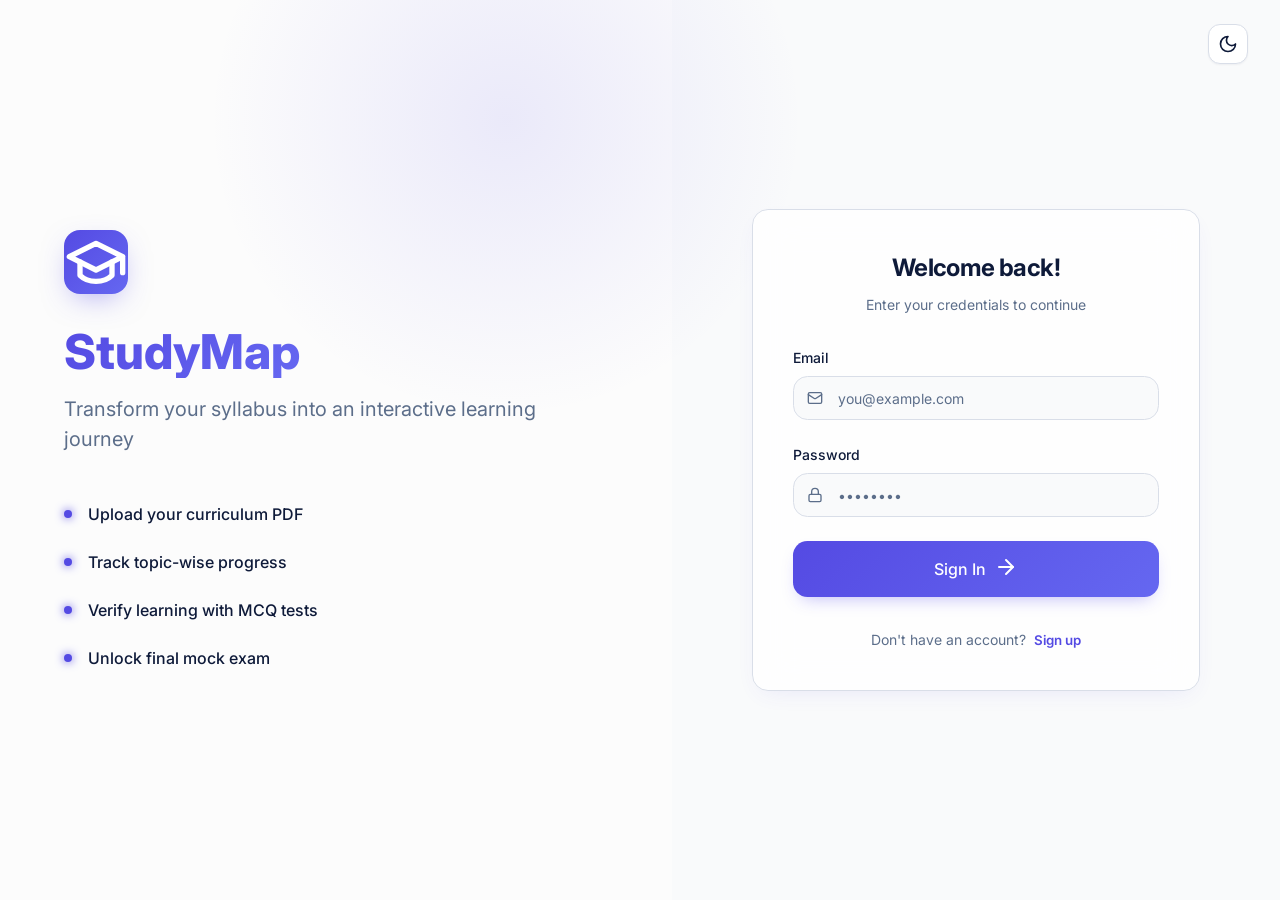
==== code/frontend/admin/admin.html @ b2b1a25e "Initial commit: StudyMap project with backend and frontend" ====
<!DOCTYPE html>
<html lang="en">

<head>
    <meta charset="UTF-8">
    <meta name="viewport" content="width=device-width, initial-scale=1.0">
    <title>StudyMap - Admin Panel</title>
    <link rel="icon" type="image/svg+xml" href="../assets/favicon.svg">
    <link rel="stylesheet" href="../common/common.css">
    <link rel="stylesheet" href="admin.css">
</head>

<body>
    <!-- Mobile Header -->
    <div class="mobile-header">
        <div style="display: flex; align-items: center; gap: 0.5rem;">
            <div class="auth-mobile-logo-icon"
                style="width: 2rem; height: 2rem; display: flex; align-items: center; justify-content: center; background: var(--gradient-primary); border-radius: 0.5rem; color: white;">
                <svg class="icon">
                    <use href="../assets/icons.svg#graduation-cap"></use>
                </svg>
            </div>
            <span style="font-weight: 700;">StudyMap</span>
        </div>
        <div style="display: flex; align-items: center; gap: 0.5rem;">
            <button class="theme-toggle-btn" id="header-theme-toggle-mobile">
                <svg class="icon">
                    <use href="../assets/icons.svg#moon"></use>
                </svg>
            </button>
            <button class="mobile-menu-btn" id="mobile-menu-btn">
                <svg class="icon">
                    <use href="../assets/icons.svg#menu"></use>
                </svg>
            </button>
        </div>
    </div>

    <!-- Mobile Overlay -->
    <div class="mobile-overlay" id="mobile-overlay"></div>

    <div class="layout">
        <!-- Sidebar -->
        <aside class="sidebar" id="sidebar">
            <div class="sidebar-logo">
                <div style="display: flex; align-items: center; gap: 0.75rem; flex: 1;">
                    <div class="sidebar-logo-icon">
                        <svg class="icon">
                            <use href="../assets/icons.svg#graduation-cap"></use>
                        </svg>
                    </div>
                    <span class="sidebar-logo-text">StudyMap</span>
                </div>
                <button class="theme-toggle-btn desktop-only" id="header-theme-toggle">
                    <svg class="icon">
                        <use href="../assets/icons.svg#moon"></use>
                    </svg>
                </button>
            </div>

            <nav class="sidebar-nav">
                <a href="../admin/admin.html" class="sidebar-nav-item active">
                    <svg class="icon">
                        <use href="../assets/icons.svg#shield"></use>
                    </svg>
                    <span>Admin</span>
                </a>
                <a href="../settings/settings.html" class="sidebar-nav-item">
                    <svg class="icon">
                        <use href="../assets/icons.svg#settings"></use>
                    </svg>
                    <span>Settings</span>
                </a>
            </nav>

            <div class="sidebar-footer">
                <div class="sidebar-user">
                    <div class="sidebar-user-avatar">U</div>
                    <div class="sidebar-user-info">
                        <div class="sidebar-user-name">User Name</div>
                        <div class="sidebar-user-email">user@example.com</div>
                    </div>
                </div>
            </div>
        </aside>

        <!-- Main Content -->
        <main class="main-content">
            <div class="admin-container animate-fade-in">
                <div class="admin-header">
                    <h1>Admin Panel</h1>
                    <p>Admin settings and account management</p>
                </div>

                <!-- Admin Panel Navigation -->
                <div class="admin-nav-tabs">
                    <button class="admin-tab-btn active" data-tab="admin-features">
                        <svg class="icon">
                            <use href="../assets/icons.svg#shield"></use>
                        </svg>
                        Admin Features
                    </button>
                    <button class="admin-tab-btn" data-tab="settings">
                        <svg class="icon">
                            <use href="../assets/icons.svg#settings"></use>
                        </svg>
                        Settings
                    </button>
                </div>

                <!-- Admin Features Tab -->
                <div id="admin-features" class="admin-tab-content active">
                    <!-- Stats Grid -->
                    <div class="stats-grid" id="stats-grid">
                        <!-- Injected by JS -->
                    </div>

                    <!-- Analytics Charts -->
                    <div class="admin-analytics-grid">
                        <!-- User Growth -->
                        <div class="glass-card admin-chart-card">
                            <h3><svg class="icon">
                                    <use href="../assets/icons.svg#trending-up"></use>
                                </svg> User Growth</h3>
                            <div class="admin-chart-container" id="user-growth-chart">
                                <!-- Injected by JS -->
                            </div>
                        </div>

                        <!-- Progress Distribution -->
                        <div class="glass-card admin-chart-card">
                            <h3><svg class="icon">
                                    <use href="../assets/icons.svg#bar-chart"></use>
                                </svg> Progress Distribution</h3>
                            <div class="admin-chart-container" id="progress-distribution-chart">
                                <!-- Injected by JS -->
                            </div>
                        </div>
                    </div>

                    <!-- User Management -->
                    <div class="glass-card admin-users-card">
                        <div class="admin-card-header">
                            <h2>User Management</h2>
                            <div class="admin-card-actions">
                                <button class="btn btn-outline btn-sm">
                                    <svg class="icon icon-sm">
                                        <use href="../assets/icons.svg#plus"></use>
                                    </svg>
                                    Add User
                                </button>
                            </div>
                        </div>

                        <div class="admin-table-container">
                            <table class="admin-table">
                                <thead>
                                    <tr>
                                        <th>Name</th>
                                        <th>Email</th>
                                        <th>Role</th>
                                        <th>Joined</th>
                                        <th>Progress</th>
                                        <th>Actions</th>
                                    </tr>
                                </thead>
                                <tbody id="users-table-body">
                                    <!-- Injected by JS -->
                                </tbody>
                            </table>
                        </div>
                    </div>
                </div>

                <!-- Settings Tab -->
                <div id="settings" class="admin-tab-content">
                    <!-- Settings Section (Same as user settings) -->
                    <div class="settings-container">
                        <!-- Appearance -->
                        <div class="glass-card settings-section">
                            <h2>Appearance</h2>
                            <div class="settings-theme">
                                <div class="settings-theme-info">
                                    <div class="settings-theme-icon">
                                        <span id="theme-icon">
                                            <svg class="icon">
                                                <use href="../assets/icons.svg#moon"></use>
                                            </svg>
                                        </span>
                                    </div>
                                    <div>
                                        <p class="settings-theme-title">Theme Mode</p>
                                        <p class="settings-theme-subtitle" id="theme-subtitle">Light mode is active</p>
                                    </div>
                                </div>
                                <div class="settings-theme-toggle" style="display: flex; align-items: center; gap: 0.5rem;">
                                    <span class="text-muted-foreground"><svg class="icon">
                                            <use href="../assets/icons.svg#sun"></use>
                                        </svg></span>
                                    <div class="switch" id="theme-toggle">
                                        <div class="switch-thumb"></div>
                                    </div>
                                    <span class="text-muted-foreground"><svg class="icon">
                                            <use href="../assets/icons.svg#moon"></use>
                                        </svg></span>
                                </div>
                            </div>
                        </div>

                        <!-- Profile Information -->
                        <div class="glass-card settings-section">
                            <h2>Profile Information</h2>
                            <div class="settings-form-group">
                                <label class="label" for="settings-name">Full Name</label>
                                <div class="input-with-icon">
                                    <span class="input-icon"><svg class="icon icon-sm">
                                            <use href="../assets/icons.svg#user"></use>
                                        </svg></span>
                                    <input type="text" id="settings-name" class="input" placeholder="Your Name">
                                </div>
                            </div>
                            <div class="settings-form-group">
                                <label class="label" for="settings-email">Email Address</label>
                                <div class="input-with-icon">
                                    <span class="input-icon"><svg class="icon icon-sm">
                                            <use href="../assets/icons.svg#mail"></use>
                                        </svg></span>
                                    <input type="email" id="settings-email" class="input" placeholder="Your Email">
                                </div>
                            </div>
                            <button class="btn btn-gradient" id="save-profile">
                                <svg class="icon">
                                    <use href="../assets/icons.svg#save"></use>
                                </svg>
                                Save Changes
                            </button>
                        </div>

                        <!-- Change Password -->
                        <div class="glass-card settings-section">
                            <h2>Change Password</h2>
                            <div class="settings-form-group">
                                <label class="label" for="current-password">Current Password</label>
                                <div class="input-with-icon">
                                    <span class="input-icon"><svg class="icon icon-sm">
                                            <use href="../assets/icons.svg#lock"></use>
                                        </svg></span>
                                    <input type="password" id="current-password" class="input" placeholder="••••••••">
                                </div>
                            </div>
                            <div class="settings-form-group">
                                <label class="label" for="new-password">New Password</label>
                                <div class="input-with-icon">
                                    <span class="input-icon"><svg class="icon icon-sm">
                                            <use href="../assets/icons.svg#lock"></use>
                                        </svg></span>
                                    <input type="password" id="new-password" class="input" placeholder="••••••••">
                                </div>
                            </div>
                            <div class="settings-form-group">
                                <label class="label" for="confirm-password">Confirm New Password</label>
                                <div class="input-with-icon">
                                    <span class="input-icon"><svg class="icon icon-sm">
                                            <use href="../assets/icons.svg#lock"></use>
                                        </svg></span>
                                    <input type="password" id="confirm-password" class="input" placeholder="••••••••">
                                </div>
                            </div>
                            <button class="btn btn-outline" id="change-password">
                                <svg class="icon">
                                    <use href="../assets/icons.svg#lock"></use>
                                </svg>
                                Update Password
                            </button>
                        </div>

                        <!-- Account Actions -->
                        <div class="glass-card settings-section settings-danger">
                            <h2>Account</h2>
                            <p>Sign out of your account on this device.</p>
                            <button class="btn btn-destructive" id="logout-btn">
                                <svg class="icon">
                                    <use href="../assets/icons.svg#log-out"></use>
                                </svg>
                                Logout
                            </button>
                        </div>
                    </div>
                </div>
            </div>
        </main>
    </div>

    <script src="../common/config.js"></script>
    <script src="../common/api.js"></script>
    <script src="../common/common.js"></script>
    <script src="admin.js"></script>
</body>

</html>
---- code/frontend/common/common.css ----
/* ================================
   CSS VARIABLES & THEME
================================ */
@import url('https://fonts.googleapis.com/css2?family=Inter:wght@300;400;500;600;700;800&display=swap');


:root {
    /* Light Mode Colors - aligned with landing/homepage */
    --background: hsl(210, 20%, 98%);
    --foreground: hsl(224, 61%, 14%);
    --card: hsl(0, 0%, 100%);
    --card-foreground: hsl(224, 61%, 14%);
    --popover: hsl(0, 0%, 100%);
    --popover-foreground: hsl(224, 61%, 14%);
    --primary: hsl(244, 73%, 59%);
    --primary-foreground: hsl(0, 0%, 100%);
    --secondary: hsl(220, 28%, 94%);
    --secondary-foreground: hsl(224, 40%, 22%);
    --muted: hsl(220, 26%, 93%);
    --muted-foreground: hsl(216, 20%, 45%);
    --accent: hsl(220, 26%, 93%);
    --accent-foreground: hsl(224, 61%, 14%);
    --destructive: hsl(0, 78%, 58%);
    --destructive-foreground: hsl(0, 0%, 100%);
    --success: hsl(150, 70%, 36%);
    --success-foreground: hsl(0, 0%, 100%);
    --warning: hsl(38, 92%, 50%);
    --warning-foreground: hsl(0, 0%, 100%);
    --streak: hsl(24, 95%, 53%);
    --streak-foreground: hsl(0, 0%, 100%);
    --progress: hsl(160, 84%, 39%);
    --progress-foreground: hsl(0, 0%, 100%);
    --border: hsl(220, 24%, 88%);
    --input: hsl(220, 24%, 88%);
    --ring: hsl(244, 73%, 59%);
    --radius: 0.9rem;

    /* Brand alpha shades */
    --primary-soft-03: rgba(79, 70, 229, 0.03);
    --primary-soft-05: rgba(79, 70, 229, 0.05);
    --primary-soft-10: rgba(79, 70, 229, 0.10);
    --primary-soft-20: rgba(79, 70, 229, 0.20);
    --primary-soft-30: rgba(79, 70, 229, 0.30);
    --primary-soft-40: rgba(79, 70, 229, 0.40);
    --primary-soft-50: rgba(79, 70, 229, 0.50);

    /* Gradients */
    --gradient-primary: linear-gradient(135deg, hsl(244, 73%, 59%) 0%, hsl(239, 83%, 67%) 100%);
    --gradient-success: linear-gradient(135deg, hsl(142, 76%, 36%) 0%, hsl(160, 84%, 39%) 100%);
    --gradient-streak: linear-gradient(135deg, hsl(24, 95%, 53%) 0%, hsl(38, 92%, 50%) 100%);

    /* Shadows */
    --shadow-sm: 0 1px 2px 0 hsla(224, 61%, 14%, 0.05);
    --shadow-md: 0 4px 6px -1px hsla(224, 61%, 14%, 0.08), 0 2px 4px -2px hsla(224, 61%, 14%, 0.06);
    --shadow-lg: 0 12px 24px -8px hsla(224, 61%, 14%, 0.16), 0 8px 12px -8px hsla(224, 61%, 14%, 0.1);
    --shadow-card: 0 8px 24px -10px rgba(79, 70, 229, 0.12);
    --shadow-glow: 0 0 40px rgba(79, 70, 229, 0.18);

    /* Sidebar */
    --sidebar-background: hsl(0, 0%, 99%);
    --sidebar-foreground: hsl(224, 40%, 22%);
    --sidebar-primary: hsl(244, 73%, 59%);
    --sidebar-primary-foreground: hsl(0, 0%, 100%);
    --sidebar-accent: hsl(220, 26%, 93%);
    --sidebar-accent-foreground: hsl(224, 61%, 14%);
    --sidebar-border: hsl(220, 24%, 88%);
}

/* Dark Mode */
.dark {
    --background: hsl(222, 47%, 6%);
    --foreground: hsl(210, 40%, 98%);
    --card: hsl(222, 47%, 9%);
    --card-foreground: hsl(210, 40%, 98%);
    --popover: hsl(222, 47%, 9%);
    --popover-foreground: hsl(210, 40%, 98%);
    --primary: hsl(244, 73%, 64%);
    --primary-foreground: hsl(0, 0%, 100%);
    --secondary: hsl(217, 33%, 17%);
    --secondary-foreground: hsl(210, 40%, 98%);
    --muted: hsl(217, 33%, 17%);
    --muted-foreground: hsl(215, 20%, 65%);
    --accent: hsl(217, 33%, 17%);
    --accent-foreground: hsl(210, 40%, 98%);
    --destructive: hsl(0, 63%, 31%);
    --destructive-foreground: hsl(210, 40%, 98%);
    --success: hsl(142, 76%, 36%);
    --success-foreground: hsl(0, 0%, 100%);
    --warning: hsl(38, 92%, 50%);
    --warning-foreground: hsl(0, 0%, 100%);
    --streak: hsl(24, 95%, 53%);
    --streak-foreground: hsl(0, 0%, 100%);
    --progress: hsl(160, 84%, 39%);
    --progress-foreground: hsl(0, 0%, 100%);
    --border: hsl(217, 33%, 17%);
    --input: hsl(217, 33%, 17%);
    --ring: hsl(244, 73%, 64%);

    --gradient-primary: linear-gradient(135deg, hsl(244, 73%, 60%) 0%, hsl(239, 83%, 67%) 100%);
    --gradient-success: linear-gradient(135deg, hsl(142, 76%, 40%) 0%, hsl(160, 84%, 42%) 100%);
    --gradient-streak: linear-gradient(135deg, hsl(24, 95%, 50%) 0%, hsl(38, 92%, 48%) 100%);

    --shadow-sm: 0 1px 2px 0 hsla(0, 0%, 0%, 0.3);
    --shadow-md: 0 4px 6px -1px hsla(0, 0%, 0%, 0.4), 0 2px 4px -2px hsla(0, 0%, 0%, 0.3);
    --shadow-lg: 0 10px 15px -3px hsla(0, 0%, 0%, 0.4), 0 4px 6px -4px hsla(0, 0%, 0%, 0.3);
    --shadow-card: 0 8px 24px -10px rgba(79, 70, 229, 0.22);
    --shadow-glow: 0 0 40px rgba(79, 70, 229, 0.24);

    --sidebar-background: hsl(222, 47%, 6%);
    --sidebar-foreground: hsl(210, 40%, 98%);
    --sidebar-primary: hsl(244, 73%, 64%);
    --sidebar-primary-foreground: hsl(0, 0%, 100%);
    --sidebar-accent: hsl(217, 33%, 17%);
    --sidebar-accent-foreground: hsl(210, 40%, 98%);
    --sidebar-border: hsl(217, 33%, 17%);
}

/* ================================
   BASE STYLES
================================ */
* {
    margin: 0;
    padding: 0;
    box-sizing: border-box;
    border-color: var(--border);
}

body {
    font-family: 'Inter', system-ui, -apple-system, sans-serif;
    background-color: var(--background);
    color: var(--foreground);
    line-height: 1.5;
    -webkit-font-smoothing: antialiased;
    -moz-osx-font-smoothing: grayscale;
}

h1,
h2,
h3,
h4,
h5,
h6 {
    font-weight: 600;
    letter-spacing: -0.025em;
}

a {
    color: inherit;
    text-decoration: none;
}

button {
    cursor: pointer;
    font-family: inherit;
}

input {
    font-family: inherit;
}

/* ================================
   UTILITY CLASSES
================================ */
.hidden {
    display: none !important;
}

.text-foreground {
    color: var(--foreground);
}

.text-muted-foreground {
    color: var(--muted-foreground);
}

.text-primary {
    color: var(--primary);
}

.text-success {
    color: var(--success);
}

.text-warning {
    color: var(--warning);
}

.text-destructive {
    color: var(--destructive);
}

.text-streak {
    color: var(--streak);
}

.bg-background {
    background-color: var(--background);
}

.bg-card {
    background-color: var(--card);
}

.bg-muted {
    background-color: var(--muted);
}

.bg-primary {
    background-color: var(--primary);
}

.bg-success {
    background-color: var(--success);
}

/* ================================
   GLASS CARD
================================ */
.glass-card {
    background: var(--card);
    backdrop-filter: blur(20px);
    border: 1px solid var(--border);
    border-radius: 1rem;
    box-shadow: var(--shadow-card);
}

/* ================================
   BUTTONS
================================ */
.btn {
    display: inline-flex;
    align-items: center;
    justify-content: center;
    gap: 0.5rem;
    padding: 0.625rem 1.25rem;
    border-radius: var(--radius);
    font-size: 0.875rem;
    font-weight: 500;
    border: none;
    cursor: pointer;
    transition: all 0.2s ease;
    white-space: nowrap;
}

.btn:disabled {
    opacity: 0.5;
    cursor: not-allowed;
}

.btn-primary {
    background: var(--primary);
    color: var(--primary-foreground);
}

.btn-primary:hover:not(:disabled) {
    opacity: 0.9;
}

.btn-gradient {
    background: var(--gradient-primary);
    color: var(--primary-foreground);
    box-shadow: 0 8px 18px -8px var(--primary-soft-40);
}

.btn-gradient:hover:not(:disabled) {
    box-shadow: 0 12px 24px -10px var(--primary-soft-50);
    transform: translateY(-1px);
}

.btn-outline {
    background: transparent;
    border: 1px solid var(--border);
    color: var(--foreground);
}

.btn-outline:hover:not(:disabled) {
    background: var(--muted);
}

.btn-ghost {
    background: transparent;
    color: var(--foreground);
}

.btn-ghost:hover:not(:disabled) {
    background: var(--muted);
}

.btn-destructive {
    background: var(--destructive);
    color: var(--destructive-foreground);
}

.btn-success {
    background: var(--success);
    color: var(--success-foreground);
}

.btn-lg {
    padding: 0.875rem 1.75rem;
    font-size: 1rem;
}

.btn-sm {
    padding: 0.375rem 0.875rem;
    font-size: 0.75rem;
}

.btn-xs {
    padding: 0.25rem 0.5rem;
    font-size: 0.75rem;
}

.btn-icon {
    padding: 0.5rem;
    width: 2.5rem;
    height: 2.5rem;
}

/* ================================
   INPUTS
================================ */
.input {
    display: flex;
    height: 2.75rem;
    width: 100%;
    border-radius: var(--radius);
    border: 1px solid var(--input);
    background: var(--background);
    padding: 0.5rem 0.75rem;
    font-size: 0.875rem;
    color: var(--foreground);
    transition: all 0.2s ease;
}

.input:focus {
    outline: none;
    border-color: var(--ring);
    box-shadow: 0 0 0 3px var(--primary-soft-20);
}

.input::placeholder {
    color: var(--muted-foreground);
}

.input-with-icon {
    position: relative;
}

.input-with-icon .input {
    padding-left: 2.75rem;
}

.input-with-icon .input-icon {
    position: absolute;
    left: 0.875rem;
    top: 50%;
    transform: translateY(-50%);
    color: var(--muted-foreground);
    width: 1.25rem;
    height: 1.25rem;
}

.label {
    display: block;
    font-size: 0.875rem;
    font-weight: 500;
    margin-bottom: 0.5rem;
    color: var(--foreground);
}

/* ================================
   PROGRESS BAR
================================ */
.progress-bar {
    height: 0.75rem;
    width: 100%;
    border-radius: 9999px;
    background: var(--muted);
    overflow: hidden;
}

.progress-bar-fill {
    height: 100%;
    border-radius: 9999px;
    background: var(--gradient-success);
    transition: width 0.5s ease;
}

.progress-bar-primary .progress-bar-fill {
    background: var(--primary);
}

/* ================================
   PROGRESS RING
================================ */
.progress-ring {
    position: relative;
    display: inline-flex;
    align-items: center;
    justify-content: center;
}

.progress-ring svg {
    transform: rotate(-90deg);
}

.progress-ring .ring-bg {
    stroke: var(--muted);
    opacity: 0.3;
}

.progress-ring .ring-fill {
    stroke: var(--success);
    transition: stroke-dashoffset 1s ease;
}

.progress-ring .ring-fill.primary {
    stroke: var(--primary);
}

.progress-ring .ring-fill.streak {
    stroke: var(--streak);
}

.progress-ring-label {
    position: absolute;
    display: flex;
    flex-direction: column;
    align-items: center;
    justify-content: center;
}

.progress-ring-value {
    font-size: 1.5rem;
    font-weight: 700;
}

.progress-ring-text {
    font-size: 0.75rem;
    color: var(--muted-foreground);
}

/* ================================
   STAT CARD
================================ */
.stat-card {
    padding: 1.5rem;
    transition: all 0.3s ease;
}

.stat-card:hover {
    box-shadow: var(--shadow-lg);
}

.stat-card-content {
    display: flex;
    align-items: flex-start;
    justify-content: space-between;
}

.stat-card-info {
    display: flex;
    flex-direction: column;
    gap: 0.5rem;
}

.stat-card-label {
    font-size: 0.875rem;
    font-weight: 500;
    color: var(--muted-foreground);
}

.stat-card-value {
    font-size: 1.875rem;
    font-weight: 700;
}

.stat-card-subtitle {
    font-size: 0.75rem;
    color: var(--muted-foreground);
}

.stat-card-icon {
    padding: 0.75rem;
    border-radius: 0.75rem;
}

.stat-card.primary {
    background: var(--primary-soft-10);
}

.stat-card.primary .stat-card-value {
    color: var(--primary);
}

.stat-card.primary .stat-card-icon {
    background: var(--primary-soft-20);
    color: var(--primary);
}

.stat-card.success {
    background: hsla(142, 76%, 36%, 0.1);
}

.stat-card.success .stat-card-value {
    color: var(--success);
}

.stat-card.success .stat-card-icon {
    background: hsla(142, 76%, 36%, 0.2);
    color: var(--success);
}

.stat-card.warning {
    background: hsla(38, 92%, 50%, 0.1);
}

.stat-card.warning .stat-card-value {
    color: var(--warning);
}

.stat-card.warning .stat-card-icon {
    background: hsla(38, 92%, 50%, 0.2);
    color: var(--warning);
}

.stat-card.streak {
    background: hsla(24, 95%, 53%, 0.1);
}

.stat-card.streak .stat-card-value {
    color: var(--streak);
}

.stat-card.streak .stat-card-icon {
    background: hsla(24, 95%, 53%, 0.2);
    color: var(--streak);
}

/* ================================
   SWITCH / TOGGLE
================================ */
.switch {
    position: relative;
    display: inline-flex;
    align-items: center;
    width: 2.75rem;
    height: 1.5rem;
    border-radius: 9999px;
    background: var(--muted);
    cursor: pointer;
    transition: background 0.2s ease;
}

.switch.active {
    background: var(--primary);
}

.switch-thumb {
    position: absolute;
    left: 2px;
    width: 1.25rem;
    height: 1.25rem;
    border-radius: 50%;
    background: white;
    box-shadow: var(--shadow-sm);
    transition: transform 0.2s ease;
}

.switch.active .switch-thumb {
    transform: translateX(1.25rem);
}

/* ================================
   TOAST
================================ */
#toast-container {
    position: fixed;
    bottom: 1rem;
    right: 1rem;
    z-index: 9999;
    display: flex;
    flex-direction: column;
    gap: 0.5rem;
}

.toast {
    display: flex;
    align-items: flex-start;
    gap: 0.75rem;
    padding: 1rem;
    background: var(--card);
    border: 1px solid var(--border);
    border-radius: var(--radius);
    box-shadow: var(--shadow-lg);
    min-width: 300px;
    max-width: 420px;
    animation: slideIn 0.3s ease;
}

.toast.destructive {
    border-color: var(--destructive);
}

.toast-content {
    flex: 1;
}

.toast-title {
    font-weight: 600;
    color: var(--foreground);
    margin-bottom: 0.25rem;
}

.toast-description {
    font-size: 0.875rem;
    color: var(--muted-foreground);
}

.toast-close {
    background: none;
    border: none;
    color: var(--muted-foreground);
    cursor: pointer;
    padding: 0.25rem;
}

@keyframes slideIn {
    from {
        transform: translateX(100%);
        opacity: 0;
    }

    to {
        transform: translateX(0);
        opacity: 1;
    }
}

/* ================================
   HEADER & ACTIONS
================================ */
.auth-theme-toggle {
    position: fixed;
    top: 1.5rem;
    right: 2rem;
    z-index: 100;
}

.theme-toggle-btn {
    width: 2.5rem;
    height: 2.5rem;
    border-radius: 0.75rem;
    background: var(--card);
    border: 1px solid var(--border);
    color: var(--foreground);
    display: flex;
    align-items: center;
    justify-content: center;
    box-shadow: var(--shadow-sm);
    transition: all 0.2s ease;
}

.theme-toggle-btn:hover {
    background: var(--muted);
    transform: translateY(-1px);
    box-shadow: var(--shadow-md);
}

.theme-toggle-btn svg {
    width: 1.25rem;
    height: 1.25rem;
}

.desktop-only {
    display: none;
}

@media (min-width: 769px) {
    .desktop-only {
        display: flex;
    }
}

/* ================================
   STREAK HEATMAP (Shared)
================================ */
.streak-board-card {
    padding: 1.5rem;
    margin-bottom: 2rem;
}

.streak-board-header {
    display: flex;
    align-items: center;
    justify-content: space-between;
    margin-bottom: 1.5rem;
}

.streak-board-header h3 {
    font-size: 1.125rem;
    font-weight: 600;
}

.streak-stats {
    display: flex;
    gap: 1.5rem;
}

.streak-stat {
    display: flex;
    flex-direction: column;
    align-items: flex-end;
}

.streak-stat-value {
    font-size: 1.25rem;
    font-weight: 700;
    color: var(--streak);
}

.streak-stat-label {
    font-size: 0.75rem;
    color: var(--muted-foreground);
}

.streak-heatmap-container {
    overflow-x: auto;
    padding-bottom: 0.5rem;
}

.streak-heatmap {
    display: grid;
    grid-auto-flow: column;
    grid-template-rows: repeat(7, 1fr);
    gap: 4px;
    width: max-content;
}

.heatmap-cell {
    width: 12px;
    height: 12px;
    border-radius: 2px;
    background: var(--muted);
    opacity: 0.3;
    transition: all 0.2s ease;
}

.heatmap-cell:hover {
    transform: scale(1.2);
    z-index: 1;
}

/* Heatmap Levels */
.heatmap-cell.level-0 {
    background: var(--muted);
    opacity: 0.3;
}

.heatmap-cell.level-1 {
    background: hsla(142, 76%, 36%, 0.2);
    opacity: 1;
}

.heatmap-cell.level-2 {
    background: hsla(142, 76%, 36%, 0.4);
    opacity: 1;
}

.heatmap-cell.level-3 {
    background: hsla(142, 76%, 36%, 0.7);
    opacity: 1;
}

.heatmap-cell.level-4 {
    background: var(--success);
    opacity: 1;
}

.streak-heatmap-footer {
    display: flex;
    align-items: center;
    justify-content: flex-end;
    gap: 0.5rem;
    margin-top: 1rem;
    font-size: 0.75rem;
    color: var(--muted-foreground);
}

.streak-heatmap-legend {
    display: flex;
    gap: 3px;
}

.streak-heatmap-legend .heatmap-cell {
    width: 10px;
    height: 10px;
    opacity: 1;
}

/* GitHub Heatmap Refinement (Shared from NEW STYLES) */
.github-heatmap-wrapper {
    display: flex;
    gap: 1rem;
    align-items: flex-start;
    padding: 0.5rem 0;
}

.heatmap-days-labels {
    display: flex;
    flex-direction: column;
    justify-content: space-between;
    height: 110px;
    /* Adjust based on cell size + gap */
    margin-top: 24px;
    /* Space for month labels */
    font-size: 0.65rem;
    color: var(--muted-foreground);
}

.heatmap-main {
    display: flex;
    flex-direction: column;
    gap: 0.5rem;
    flex: 1;
}

.heatmap-months-labels {
    display: flex;
    justify-content: space-between;
    font-size: 0.65rem;
    color: var(--muted-foreground);
    padding: 0 5px;
}

.streak-heatmap.github-style {
    display: grid;
    grid-template-columns: repeat(52, 1fr);
    grid-template-rows: repeat(7, 1fr);
    grid-auto-flow: column;
    gap: 4px;
    width: 100%;
}

.streak-heatmap.github-style .heatmap-cell {
    width: 100%;
    aspect-ratio: 1;
    border-radius: 2px;
}

/* ================================
   LAYOUT
================================ */
.layout {
    display: flex;
    min-height: 100vh;
}

/* Sidebar */
.sidebar {
    width: 280px;
    background: var(--sidebar-background);
    border-right: 1px solid var(--sidebar-border);
    padding: 1.5rem;
    display: flex;
    flex-direction: column;
    position: fixed;
    left: 0;
    top: 0;
    bottom: 0;
    overflow-y: auto;
}

.sidebar-logo {
    display: flex;
    align-items: center;
    gap: 0.75rem;
    padding-bottom: 1.5rem;
    border-bottom: 1px solid var(--sidebar-border);
    margin-bottom: 1.5rem;
    cursor: pointer;
}

.sidebar-logo-icon {
    width: 2.5rem;
    height: 2.5rem;
    display: flex;
    align-items: center;
    justify-content: center;
    background: var(--gradient-primary);
    border-radius: 0.75rem;
    color: white;
}

.sidebar-logo-text {
    font-size: 1.25rem;
    font-weight: 700;
    color: var(--sidebar-foreground);
}

.sidebar-nav {
    flex: 1;
    display: flex;
    flex-direction: column;
    gap: 0.25rem;
}

.sidebar-nav-item {
    display: flex;
    align-items: center;
    gap: 0.75rem;
    padding: 0.75rem 1rem;
    border-radius: var(--radius);
    color: var(--sidebar-foreground);
    font-weight: 500;
    transition: all 0.2s ease;
    cursor: pointer;
    border: none;
    background: none;
    width: 100%;
    text-align: left;
}

.sidebar-nav-item:hover {
    background: var(--sidebar-accent);
}

.sidebar-nav-item.active {
    background: var(--sidebar-primary);
    color: var(--sidebar-primary-foreground);
}

.sidebar-nav-item svg {
    width: 1.25rem;
    height: 1.25rem;
}

.sidebar-footer {
    padding-top: 1rem;
    border-top: 1px solid var(--sidebar-border);
    margin-top: 1rem;
}

.sidebar-user {
    display: flex;
    align-items: center;
    gap: 0.75rem;
    padding: 0.75rem;
    border-radius: var(--radius);
    background: var(--sidebar-accent);
}

.sidebar-user-avatar {
    width: 2.5rem;
    height: 2.5rem;
    border-radius: 50%;
    background: var(--gradient-primary);
    display: flex;
    align-items: center;
    justify-content: center;
    color: white;
    font-weight: 600;
}

.sidebar-user-info {
    flex: 1;
    min-width: 0;
}

.sidebar-user-name {
    font-weight: 600;
    color: var(--sidebar-foreground);
    white-space: nowrap;
    overflow: hidden;
    text-overflow: ellipsis;
}

.sidebar-user-email {
    font-size: 0.75rem;
    color: var(--muted-foreground);
    white-space: nowrap;
    overflow: hidden;
    text-overflow: ellipsis;
}

/* Main Content */
.main-content {
    flex: 1;
    margin-left: 280px;
    padding: 2rem;
    min-height: 100vh;
    width: 100%;
}

/* ================================
   ANIMATIONS
================================ */
@keyframes float {

    0%,
    100% {
        transform: translateY(0);
    }

    50% {
        transform: translateY(-10px);
    }
}

@keyframes pulse-soft {

    0%,
    100% {
        opacity: 1;
    }

    50% {
        opacity: 0.7;
    }
}

@keyframes slide-up {
    from {
        opacity: 0;
        transform: translateY(20px);
    }

    to {
        opacity: 1;
        transform: translateY(0);
    }
}

@keyframes fade-in {
    from {
        opacity: 0;
    }

    to {
        opacity: 1;
    }
}

@keyframes scale-in {
    from {
        opacity: 0;
        transform: scale(0.95);
    }

    to {
        opacity: 1;
        transform: scale(1);
    }
}

@keyframes spin {
    from {
        transform: rotate(0deg);
    }

    to {
        transform: rotate(360deg);
    }
}

.animate-slide-up {
    animation: slide-up 0.5s ease-out forwards;
}

.animate-fade-in {
    animation: fade-in 0.3s ease-out forwards;
}

.animate-scale-in {
    animation: scale-in 0.3s ease-out forwards;
}

.animate-float {
    animation: float 3s ease-in-out infinite;
}

.animate-spin {
    animation: spin 1s linear infinite;
}

/* Animation delays */
.delay-1 {
    animation-delay: 0.1s;
    opacity: 0;
}

.delay-2 {
    animation-delay: 0.2s;
    opacity: 0;
}

.delay-3 {
    animation-delay: 0.3s;
    opacity: 0;
}

.delay-4 {
    animation-delay: 0.4s;
    opacity: 0;
}

/* ================================
   SCROLLBAR
================================ */
::-webkit-scrollbar {
    width: 8px;
    height: 8px;
}

::-webkit-scrollbar-track {
    background: var(--muted);
    opacity: 0.5;
    border-radius: 9999px;
}

::-webkit-scrollbar-thumb {
    background: var(--muted-foreground);
    opacity: 0.3;
    border-radius: 9999px;
}

::-webkit-scrollbar-thumb:hover {
    opacity: 0.5;
}

/* ================================
   RESPONSIVE
================================ */
@media (max-width: 768px) {
    .sidebar {
        transform: translateX(-100%);
        z-index: 50;
        transition: transform 0.3s ease;
    }

    .sidebar.open {
        transform: translateX(0);
    }

    .main-content {
        margin-left: 0;
        padding: 1rem;
    }

    .mobile-header {
        display: flex;
        align-items: center;
        justify-content: space-between;
        padding: 1rem;
        background: var(--sidebar-background);
        border-bottom: 1px solid var(--sidebar-border);
        position: sticky;
        top: 0;
        z-index: 40;
    }

    .mobile-menu-btn {
        display: flex;
        align-items: center;
        justify-content: center;
        width: 2.5rem;
        height: 2.5rem;
        background: none;
        border: none;
        color: var(--foreground);
        cursor: pointer;
    }

    .mobile-overlay {
        display: none;
        position: fixed;
        inset: 0;
        background: rgba(0, 0, 0, 0.5);
        z-index: 45;
    }

    .mobile-overlay.open {
        display: block;
    }
}

@media (min-width: 769px) {
    .mobile-header {
        display: none;
    }

    .mobile-overlay {
        display: none !important;
    }
}

/* ================================
   ICONS
================================ */
.icon {
    width: 1.5rem;
    height: 1.5rem;
    fill: none;
    stroke: currentColor;
    stroke-width: 2;
    stroke-linecap: round;
    stroke-linejoin: round;
}

.icon-sm {
    width: 1rem;
    height: 1rem;
}

.icon-lg {
    width: 2rem;
    height: 2rem;
}

/* Context Banner */
.context-banner {
    display: flex;
    align-items: center;
    justify-content: space-between;
    padding: 0.875rem 1.5rem;
    border-radius: 1rem;
    margin-bottom: 2rem;
    font-size: 0.875rem;
    border: 1px solid var(--border);
    background: var(--card);
    box-shadow: var(--shadow-sm);
    transition: all 0.3s ease;
    background: linear-gradient(to right, var(--card), var(--background));
}

.context-banner:hover {
    box-shadow: var(--shadow-md);
    border-color: var(--primary-soft-30);
}

.context-banner.active {
    border-left: 4px solid var(--primary);
}

.context-banner.warning {
    border-left: 4px solid var(--warning);
    background: hsla(38, 92%, 50%, 0.05);
}

.context-banner-content {
    display: flex;
    align-items: center;
    gap: 0.75rem;
}

.context-banner .icon {
    width: 1.25rem;
    height: 1.25rem;
    color: var(--primary);
}

.context-info {
    display: flex;
    flex-direction: column;
}

.context-label {
    font-size: 0.75rem;
    color: var(--muted-foreground);
    text-transform: uppercase;
    letter-spacing: 0.05em;
    font-weight: 600;
}

.context-name {
    font-weight: 600;
    color: var(--foreground);
}

.active-indicator {
    width: 8px;
    height: 8px;
    border-radius: 50%;
    background: var(--success);
    position: relative;
}

.active-indicator::after {
    content: "";
    position: absolute;
    top: 0;
    left: 0;
    width: 100%;
    height: 100%;
    border-radius: 50%;
    background: var(--success);
    animation: ping 1.5s cubic-bezier(0, 0, 0.2, 1) infinite;
}

@keyframes ping {

    75%,
    100% {
        transform: scale(2.5);
        opacity: 0;
    }
}
/* Accessibility and production hardening */
:focus-visible {
    outline: 3px solid var(--primary-soft-30);
    outline-offset: 2px;
}

@media (prefers-reduced-motion: reduce) {
    *,
    *::before,
    *::after {
        animation-duration: 0.01ms !important;
        animation-iteration-count: 1 !important;
        transition-duration: 0.01ms !important;
        scroll-behavior: auto !important;
    }
}
---- code/frontend/admin/admin.css ----
/* ================================
   ADMIN PANEL
================================ */
.admin-header {
    margin-bottom: 0.5rem;
}

.admin-header h1 {
    font-size: 1.875rem;
    font-weight: 700;
    margin-bottom: 0.25rem;
}

.admin-header p {
    color: var(--muted-foreground);
}

/* Admin Tab Navigation */
.admin-nav-tabs {
    display: flex;
    gap: 0.5rem;
    margin-bottom: 2rem;
    border-bottom: 1px solid var(--border);
}

.admin-tab-btn {
    display: flex;
    align-items: center;
    gap: 0.5rem;
    padding: 0.75rem 1.5rem;
    background: none;
    border: none;
    color: var(--muted-foreground);
    font-weight: 500;
    cursor: pointer;
    border-bottom: 2px solid transparent;
    transition: all 0.2s ease;
}

.admin-tab-btn:hover {
    color: var(--foreground);
    background: hsla(var(--muted), 0.1);
}

.admin-tab-btn.active {
    color: var(--primary);
    border-bottom-color: var(--primary);
    background: hsla(var(--primary), 0.1);
}

.admin-tab-content {
    display: none;
}

.admin-tab-content.active {
    display: block;
}

/* Settings Styles for Admin Panel */
.settings-container {
    max-width: 42rem;
    margin: 0 auto;
}

.settings-section {
    padding: 1.5rem;
    margin-bottom: 1.5rem;
}

.settings-section h2 {
    font-size: 1.125rem;
    font-weight: 600;
    margin-bottom: 1rem;
}

.settings-theme {
    display: flex;
    align-items: center;
    justify-content: space-between;
}

.settings-theme-info {
    display: flex;
    align-items: center;
    gap: 1rem;
}

.settings-theme-icon {
    padding: 0.75rem;
    border-radius: 0.75rem;
    background: var(--primary-soft-10);
    color: var(--primary);
}

.settings-theme-title {
    font-weight: 500;
}

.settings-theme-subtitle {
    font-size: 0.875rem;
    color: var(--muted-foreground);
}

.settings-theme-toggle {
    display: flex;
    align-items: center;
    gap: 0.5rem;
}

.settings-form-group {
    margin-bottom: 1.25rem;
}

.settings-danger {
    border-color: hsla(0, 84%, 60%, 0.2);
}

.settings-danger p {
    font-size: 0.875rem;
    color: var(--muted-foreground);
    margin-bottom: 1rem;
}

/* Original Admin Features Styles */
.admin-users-card {
    overflow: hidden;
}

.admin-card-header {
    display: flex;
    align-items: center;
    justify-content: space-between;
    padding: 1.5rem;
    border-bottom: 1px solid var(--border);
}

.admin-table-container {
    overflow-x: auto;
}

.admin-table {
    width: 100%;
    border-collapse: collapse;
    text-align: left;
    font-size: 0.875rem;
}

.admin-table th {
    padding: 1rem 1.5rem;
    font-weight: 600;
    color: var(--muted-foreground);
    border-bottom: 1px solid var(--border);
    background: hsla(var(--muted), 0.3);
}

.admin-table td {
    padding: 1rem 1.5rem;
    border-bottom: 1px solid var(--border);
    vertical-align: middle;
}

.admin-table tr:last-child td {
    border-bottom: none;
}

.admin-table tr:hover td {
    background: hsla(var(--muted), 0.2);
}

.status-badge {
    display: inline-flex;
    align-items: center;
    padding: 0.25rem 0.625rem;
    border-radius: 9999px;
    font-size: 0.75rem;
    font-weight: 500;
    text-transform: capitalize;
}

.status-badge.admin {
    background: var(--primary-soft-10);
    color: var(--primary);
}

.status-badge.student {
    background: hsla(142, 76%, 36%, 0.1);
    color: var(--success);
}

/* Stats for Admin */
.stats-grid {
    display: grid;
    grid-template-columns: repeat(1, 1fr);
    gap: 1.5rem;
    margin-bottom: 2rem;
}

@media (min-width: 640px) {
    .stats-grid {
        grid-template-columns: repeat(2, 1fr);
    }
}

@media (min-width: 1024px) {
    .stats-grid {
        grid-template-columns: repeat(4, 1fr);
    }
}

/* Admin Analytics */
.admin-analytics-grid {
    display: grid;
    grid-template-columns: 1fr;
    gap: 1.5rem;
    margin-bottom: 2rem;
}

@media (min-width: 1024px) {
    .admin-analytics-grid {
        grid-template-columns: repeat(2, 1fr);
    }
}

.admin-chart-card {
    padding: 1.5rem;
}

.admin-chart-card h3 {
    font-size: 1.125rem;
    font-weight: 600;
    margin-bottom: 1.5rem;
    display: flex;
    align-items: center;
    gap: 0.5rem;
}

.admin-chart-container {
    width: 100%;
    height: 200px;
    position: relative;
    display: flex;
    align-items: flex-end;
    justify-content: space-between;
    padding-top: 1rem;
}

.admin-chart-svg {
    width: 100%;
    height: 100%;
}

.chart-line {
    fill: none;
    stroke: var(--primary);
    stroke-width: 3;
    stroke-linecap: round;
    stroke-linejoin: round;
}

.chart-area {
    fill: var(--primary-soft-10);
}

.chart-point {
    fill: var(--primary);
    stroke: var(--card);
    stroke-width: 2;
}

.chart-bar-container {
    flex: 1;
    display: flex;
    flex-direction: column;
    align-items: center;
    gap: 0.5rem;
    height: 100%;
    justify-content: flex-end;
}

.chart-bar {
    width: 70%;
    background: var(--gradient-primary);
    border-radius: 4px 4px 0 0;
    transition: height 1s ease-out;
    position: relative;
}

.chart-bar:hover {
    filter: brightness(1.1);
}

.chart-bar-value {
    position: absolute;
    top: -1.5rem;
    font-size: 0.75rem;
    font-weight: 600;
    color: var(--primary);
}

.chart-label {
    font-size: 0.65rem;
    color: var(--muted-foreground);
    text-align: center;
    white-space: nowrap;
}

.settings-section {
    padding: 1.5rem;
    margin-bottom: 1.5rem;
}

.settings-section h2 {
    font-size: 1.125rem;
    font-weight: 600;
    margin-bottom: 1rem;
}

.settings-theme {
    display: flex;
    align-items: center;
    justify-content: space-between;
}

.settings-theme-info {
    display: flex;
    align-items: center;
    gap: 1rem;
}

.settings-theme-icon {
    padding: 0.75rem;
    border-radius: 0.75rem;
    background: var(--primary-soft-10);
    color: var(--primary);
}

.settings-theme-title {
    font-weight: 500;
}

.settings-theme-subtitle {
    font-size: 0.875rem;
    color: var(--muted-foreground);
}

.settings-theme-toggle {
    display: flex;
    align-items: center;
    gap: 0.5rem;
}

.settings-form-group {
    margin-bottom: 1.25rem;
}

.settings-danger {
    border-color: hsla(0, 84%, 60%, 0.2);
}

.settings-danger p {
    font-size: 0.875rem;
    color: var(--muted-foreground);
    margin-bottom: 1rem;
}
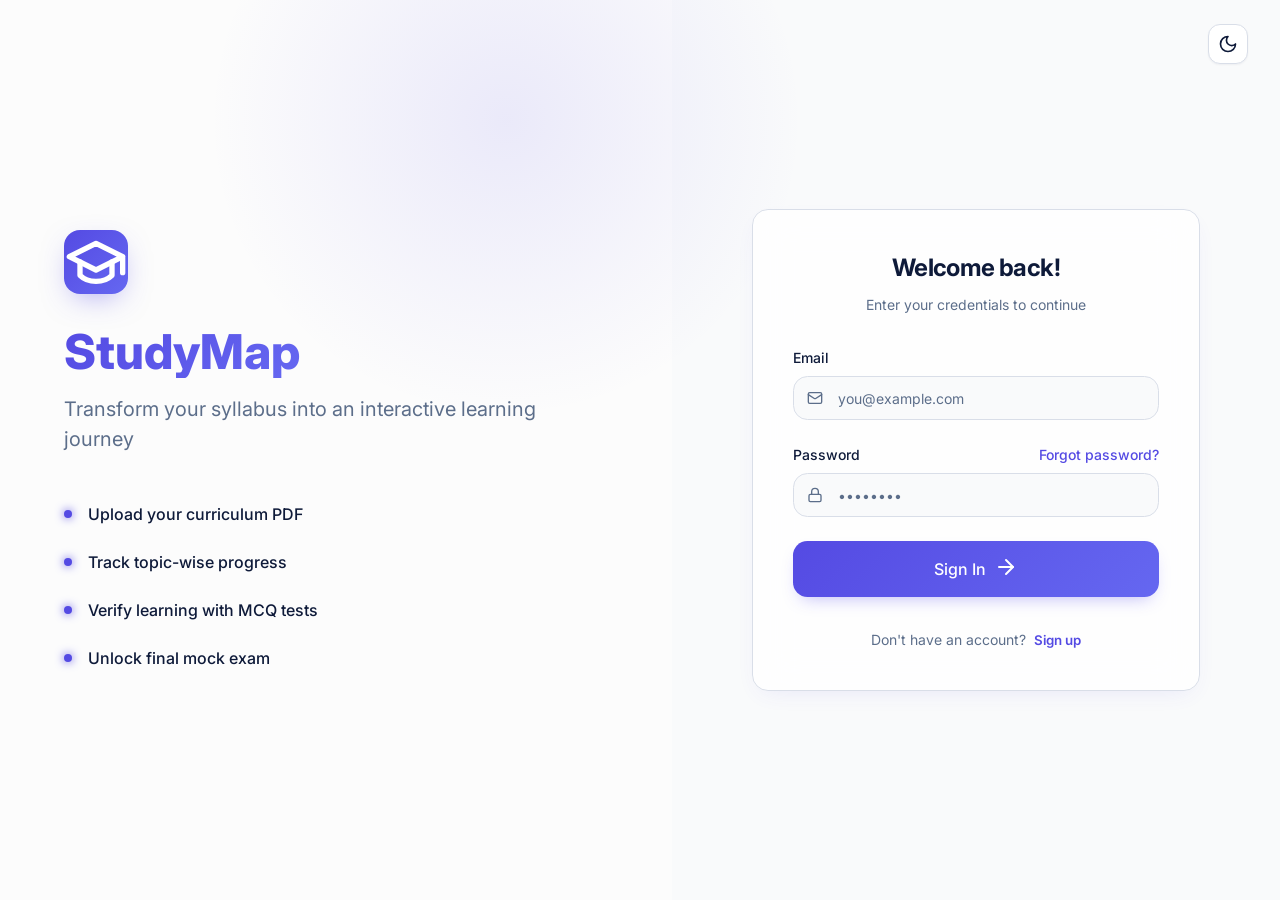
==== commit ae911faa: "first commit" ====
--- a/code/frontend/admin/admin.html
+++ b/code/frontend/admin/admin.html
@@ -100,6 +100,12 @@
                         </svg>
                         Admin Features
                     </button>
+                    <button class="admin-tab-btn" data-tab="full-report">
+                        <svg class="icon">
+                            <use href="../assets/icons.svg#file-text"></use>
+                        </svg>
+                        Full Report
+                    </button>
                     <button class="admin-tab-btn" data-tab="settings">
                         <svg class="icon">
                             <use href="../assets/icons.svg#settings"></use>
@@ -166,6 +172,83 @@
                                 </thead>
                                 <tbody id="users-table-body">
                                     <!-- Injected by JS -->
+                                </tbody>
+                            </table>
+                        </div>
+                    </div>
+                </div>
+
+                <!-- Full Report Tab -->
+                <div id="full-report" class="admin-tab-content">
+                    <div class="glass-card report-card">
+                        <div class="report-header">
+                            <div class="report-header-left">
+                                <h2>
+                                    <svg class="icon">
+                                        <use href="../assets/icons.svg#file-text"></use>
+                                    </svg>
+                                    Full System Report
+                                </h2>
+                                <p class="report-subtitle">Comprehensive overview of all users and their activity</p>
+                            </div>
+                            <div class="report-header-actions">
+                                <div class="report-search-wrap">
+                                    <svg class="icon icon-sm">
+                                        <use href="../assets/icons.svg#search"></use>
+                                    </svg>
+                                    <input type="text" id="report-search" class="input report-search-input"
+                                        placeholder="Search users..." autocomplete="new-password" value="">
+                                </div>
+                                <button class="btn btn-outline btn-sm" id="export-report-btn">
+                                    <svg class="icon icon-sm">
+                                        <use href="../assets/icons.svg#download"></use>
+                                    </svg>
+                                    Export CSV
+                                </button>
+                                <button class="btn btn-gradient btn-sm" id="generate-report-btn">
+                                    <svg class="icon icon-sm">
+                                        <use href="../assets/icons.svg#refresh-cw"></use>
+                                    </svg>
+                                    Generate Report
+                                </button>
+                            </div>
+                        </div>
+                        <div class="report-summary" id="report-summary">
+                            <!-- Injected by JS -->
+                        </div>
+                        <div class="admin-table-container report-table-container">
+                            <table class="admin-table report-table" id="report-table">
+                                <thead>
+                                    <tr>
+                                        <th>#</th>
+                                        <th>Name</th>
+                                        <th>Email</th>
+                                        <th>Role</th>
+                                        <th>Joined</th>
+                                        <th>Syllabi</th>
+                                        <th>Topics</th>
+                                        <th>Verified</th>
+                                        <th>Progress</th>
+                                        <th>Tests</th>
+                                        <th>Passed</th>
+                                        <th>Avg Score</th>
+                                        <th>Streak</th>
+                                        <th>Best Streak</th>
+                                        <th>Last Active</th>
+                                        <th>Finals</th>
+                                        <th>Best Final</th>
+                                    </tr>
+                                </thead>
+                                <tbody id="report-table-body">
+                                    <tr>
+                                        <td colspan="17" class="report-empty-state">
+                                            <svg class="icon spin-animation"
+                                                style="width:2rem;height:2rem;opacity:0.4;">
+                                                <use href="../assets/icons.svg#refresh-cw"></use>
+                                            </svg>
+                                            <p>Loading report data...</p>
+                                        </td>
+                                    </tr>
                                 </tbody>
                             </table>
                         </div>
@@ -193,7 +276,8 @@
                                         <p class="settings-theme-subtitle" id="theme-subtitle">Light mode is active</p>
                                     </div>
                                 </div>
-                                <div class="settings-theme-toggle" style="display: flex; align-items: center; gap: 0.5rem;">
+                                <div class="settings-theme-toggle"
+                                    style="display: flex; align-items: center; gap: 0.5rem;">
                                     <span class="text-muted-foreground"><svg class="icon">
                                             <use href="../assets/icons.svg#sun"></use>
                                         </svg></span>
@@ -294,6 +378,7 @@
     <script src="../common/config.js"></script>
     <script src="../common/api.js"></script>
     <script src="../common/common.js"></script>
+    <script src="https://cdn.sheetjs.com/xlsx-0.20.3/package/dist/xlsx.full.min.js"></script>
     <script src="admin.js"></script>
 </body>
 
--- a/code/frontend/common/common.css
+++ b/code/frontend/common/common.css
@@ -134,6 +134,13 @@
     -moz-osx-font-smoothing: grayscale;
 }
 
+html,
+body {
+    width: 100%;
+    max-width: 100%;
+    overflow-x: hidden;
+}
+
 h1,
 h2,
 h3,
@@ -855,6 +862,7 @@
 .layout {
     display: flex;
     min-height: 100vh;
+    overflow-x: hidden;
 }
 
 /* Sidebar */
@@ -870,6 +878,7 @@
     top: 0;
     bottom: 0;
     overflow-y: auto;
+    z-index: 30;
 }
 
 .sidebar-logo {
@@ -990,7 +999,10 @@
     margin-left: 280px;
     padding: 2rem;
     min-height: 100vh;
-    width: 100%;
+    width: calc(100% - 280px);
+    min-width: 0;
+    overflow-x: hidden;
+    box-sizing: border-box;
 }
 
 /* ================================
@@ -1109,24 +1121,22 @@
    SCROLLBAR
 ================================ */
 ::-webkit-scrollbar {
-    width: 8px;
-    height: 8px;
+    width: 6px;
+    height: 6px;
 }
 
 ::-webkit-scrollbar-track {
-    background: var(--muted);
-    opacity: 0.5;
-    border-radius: 9999px;
+    background: transparent;
 }
 
 ::-webkit-scrollbar-thumb {
     background: var(--muted-foreground);
+    border-radius: 99px;
     opacity: 0.3;
-    border-radius: 9999px;
 }
 
 ::-webkit-scrollbar-thumb:hover {
-    opacity: 0.5;
+    background: var(--primary);
 }
 
 /* ================================
@@ -1146,6 +1156,8 @@
     .main-content {
         margin-left: 0;
         padding: 1rem;
+        max-width: 100%;
+        width: 100%;
     }
 
     .mobile-header {
@@ -1306,6 +1318,7 @@
         opacity: 0;
     }
 }
+
 /* Accessibility and production hardening */
 :focus-visible {
     outline: 3px solid var(--primary-soft-30);
@@ -1313,6 +1326,7 @@
 }
 
 @media (prefers-reduced-motion: reduce) {
+
     *,
     *::before,
     *::after {
--- a/code/frontend/admin/admin.css
+++ b/code/frontend/admin/admin.css
@@ -361,4 +361,322 @@
     font-size: 0.875rem;
     color: var(--muted-foreground);
     margin-bottom: 1rem;
+}
+
+/* ================================
+   FULL REPORT STYLES
+================================ */
+.report-card {
+    padding: 0;
+    overflow: hidden;
+    width: 100%;
+    max-width: 100%;
+    box-sizing: border-box;
+    display: flex;
+    flex-direction: column;
+}
+
+.report-header {
+    display: flex;
+    align-items: flex-start;
+    justify-content: space-between;
+    gap: 1rem;
+    padding: 1.5rem;
+    border-bottom: 1px solid var(--border);
+    flex-wrap: wrap;
+}
+
+.report-header-left h2 {
+    font-size: 1.25rem;
+    font-weight: 700;
+    display: flex;
+    align-items: center;
+    gap: 0.5rem;
+    margin-bottom: 0.25rem;
+}
+
+.report-subtitle {
+    font-size: 0.85rem;
+    color: var(--muted-foreground);
+}
+
+.report-header-actions {
+    display: flex;
+    align-items: center;
+    gap: 0.5rem;
+    flex-wrap: wrap;
+}
+
+.report-search-wrap {
+    position: relative;
+    display: flex;
+    align-items: center;
+}
+
+.report-search-wrap>.icon {
+    position: absolute;
+    left: 0.6rem;
+    color: var(--muted-foreground);
+    pointer-events: none;
+}
+
+.report-search-input {
+    padding-left: 2rem !important;
+    width: 180px;
+    font-size: 0.8rem;
+    height: 2rem;
+}
+
+/* Report Summary */
+.report-summary {
+    display: flex;
+    flex-wrap: wrap;
+    gap: 0;
+    border-bottom: 1px solid var(--border);
+}
+
+.report-summary-item {
+    flex: 1;
+    min-width: 100px;
+    display: flex;
+    flex-direction: column;
+    align-items: center;
+    justify-content: center;
+    padding: 1rem 0.75rem;
+    border-right: 1px solid var(--border);
+}
+
+.report-summary-item:last-child {
+    border-right: none;
+}
+
+.report-summary-value {
+    font-size: 1.5rem;
+    font-weight: 700;
+    background: var(--gradient-primary);
+    -webkit-background-clip: text;
+    -webkit-text-fill-color: transparent;
+    background-clip: text;
+}
+
+.report-summary-label {
+    font-size: 0.7rem;
+    color: var(--muted-foreground);
+    text-transform: uppercase;
+    letter-spacing: 0.04em;
+    font-weight: 500;
+}
+
+/* Report Table */
+.report-table-container {
+    max-height: 60vh;
+    width: 100%;
+    max-width: 100%;
+    overflow-x: auto;
+    overflow-y: hidden;
+    position: relative;
+    display: block;
+    min-width: 0;
+    scroll-behavior: smooth;
+    overscroll-behavior-x: contain;
+    -webkit-overflow-scrolling: touch;
+}
+
+.report-table-container::-webkit-scrollbar {
+    height: 6px;
+    width: 6px;
+}
+
+.report-table-container::-webkit-scrollbar-track {
+    background: transparent;
+}
+
+.report-table-container::-webkit-scrollbar-thumb {
+    background: color-mix(in oklab, var(--muted-foreground) 60%, transparent);
+    border-radius: 8px;
+    opacity: 0.7;
+}
+
+.report-table-container::-webkit-scrollbar-thumb:hover {
+    background: var(--primary);
+}
+
+.report-table-container {
+    scrollbar-width: thin;
+    scrollbar-color: color-mix(in oklab, var(--muted-foreground) 60%, transparent) transparent;
+}
+
+.report-table {
+    width: 100%;
+    min-width: max-content;
+    border-collapse: collapse;
+}
+
+.report-table th {
+    position: sticky;
+    top: 0;
+    z-index: 2;
+    font-size: 0.7rem;
+    text-transform: uppercase;
+    letter-spacing: 0.04em;
+    white-space: nowrap;
+    padding: 0.75rem 0.75rem;
+}
+
+.report-table td {
+    padding: 0.65rem 0.75rem;
+    font-size: 0.8rem;
+    white-space: nowrap;
+}
+
+.report-cell-num {
+    text-align: center;
+    font-variant-numeric: tabular-nums;
+    font-weight: 500;
+}
+
+.report-cell-name {
+    font-weight: 600;
+}
+
+.report-cell-email {
+    color: var(--muted-foreground);
+    font-size: 0.75rem;
+}
+
+.report-avatar {
+    width: 1.75rem;
+    height: 1.75rem;
+    border-radius: 50%;
+    background: var(--gradient-primary);
+    color: white;
+    display: flex;
+    align-items: center;
+    justify-content: center;
+    font-size: 0.7rem;
+    font-weight: 700;
+    flex-shrink: 0;
+}
+
+.report-progress-wrap {
+    display: flex;
+    align-items: center;
+    gap: 0.4rem;
+    min-width: 80px;
+}
+
+.report-empty-state {
+    text-align: center;
+    padding: 3rem 1rem !important;
+    color: var(--muted-foreground);
+}
+
+.report-empty-state p {
+    margin-top: 0.75rem;
+    font-size: 0.875rem;
+}
+
+/* Spin animation for loading button */
+@keyframes spin {
+    from {
+        transform: rotate(0deg);
+    }
+
+    to {
+        transform: rotate(360deg);
+    }
+}
+
+.spin-animation {
+    animation: spin 1s linear infinite;
+}
+
+@media (max-width: 768px) {
+    .report-header {
+        flex-direction: column;
+    }
+
+    .report-header-actions {
+        width: 100%;
+    }
+
+    .report-search-input {
+        width: 100%;
+        flex: 1;
+    }
+
+    .report-summary-item {
+        min-width: 80px;
+        padding: 0.75rem 0.5rem;
+    }
+
+    .report-summary-value {
+        font-size: 1.2rem;
+    }
+}
+
+/* ================================
+   ADMIN PANEL LAYOUT FIX
+================================ */
+body {
+    overflow: hidden !important;
+    height: 100vh !important;
+}
+
+.layout {
+    height: 100vh;
+    overflow: hidden;
+}
+
+.main-content {
+    height: 100vh;
+    overflow: hidden;
+    display: flex;
+    flex-direction: column;
+    padding-bottom: 0;
+}
+
+.admin-container {
+    display: flex;
+    flex-direction: column;
+    height: 100%;
+    overflow: hidden;
+}
+
+.admin-header, .admin-nav-tabs {
+    flex-shrink: 0;
+}
+
+.admin-tab-content {
+    flex: 1;
+    overflow-y: auto;
+    overflow-x: hidden;
+    padding-bottom: 2rem;
+}
+
+#full-report.active {
+    display: flex;
+    flex-direction: column;
+    overflow: hidden !important;
+    padding-bottom: 0 !important;
+}
+
+.report-card {
+    flex: 1;
+    display: flex;
+    flex-direction: column;
+    height: 100%;
+    min-height: 0;
+    margin-bottom: 2rem;
+}
+
+.report-header, .report-summary {
+    flex-shrink: 0;
+}
+
+.report-table-container {
+    flex: 1;
+    min-height: 0;
+    overflow-y: auto !important;
+    max-height: none !important;
 }
